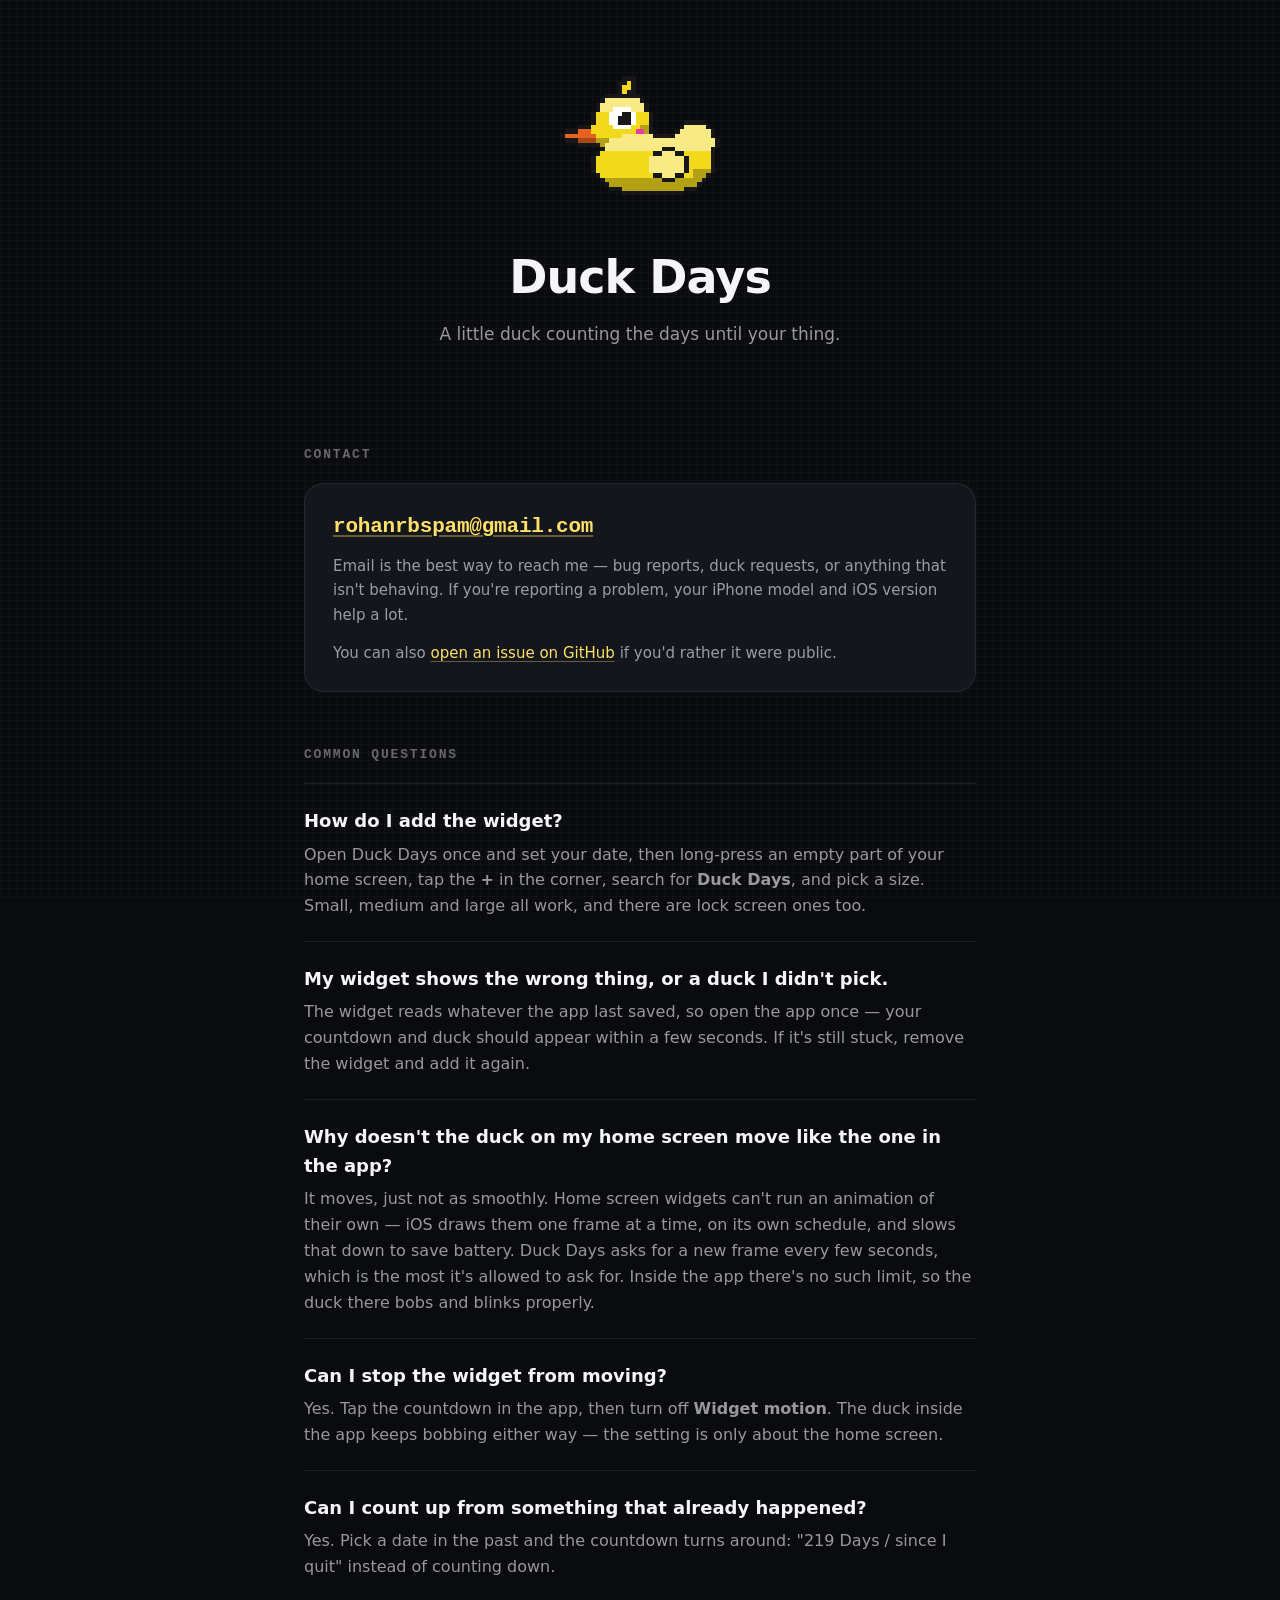
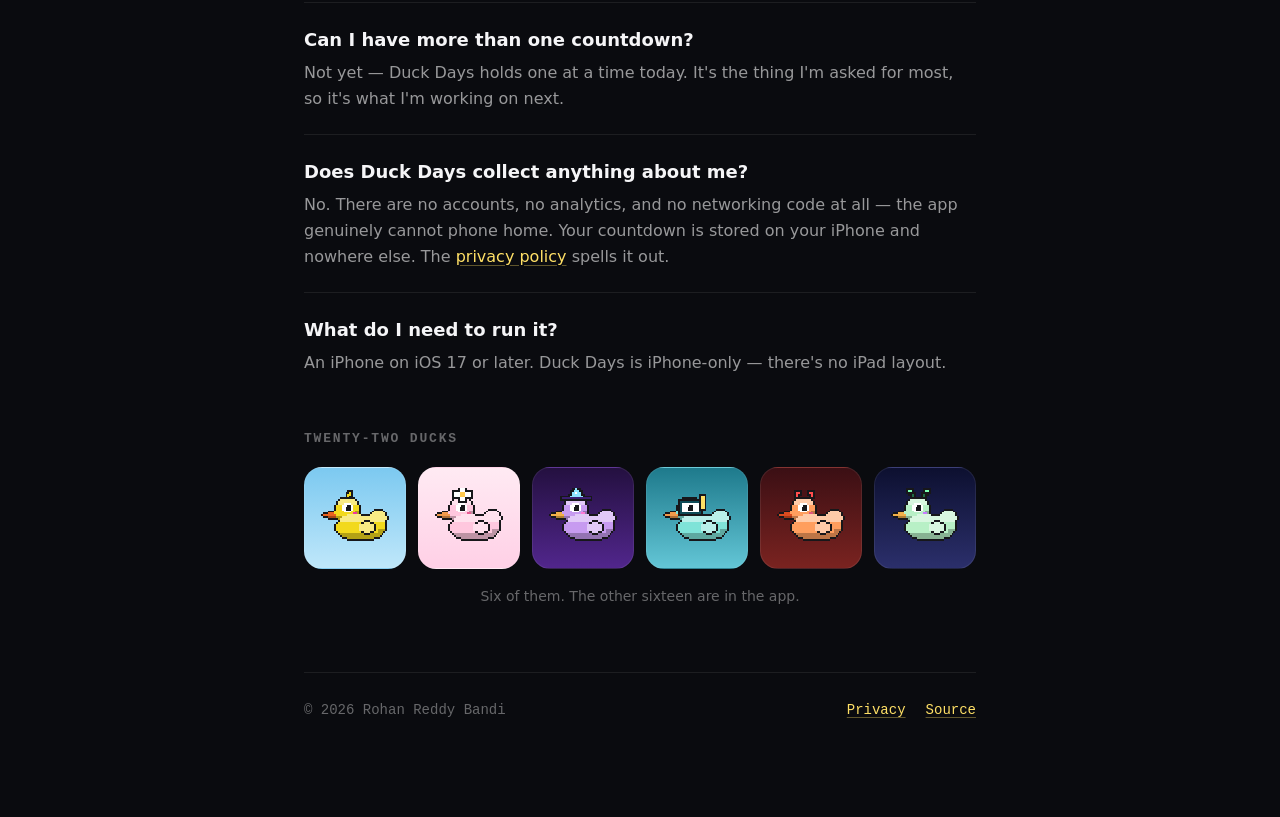
==== index.html @ 911925f3 "Add the support site: contact, FAQ, and the privacy policy App Store Connect requires a support URL " ====
<!doctype html>
<html lang="en">
<head>
<meta charset="utf-8">
<meta name="viewport" content="width=device-width, initial-scale=1">
<title>Duck Days — Support</title>
<meta name="description" content="Help and contact for Duck Days, an iPhone countdown app and home screen widget fronted by a pixel-art rubber duck.">
<meta name="color-scheme" content="dark">
<link rel="icon" href="icon.png">
<link rel="apple-touch-icon" href="icon.png">
<link rel="stylesheet" href="style.css">
<link rel="stylesheet" href="ducks/skies.css">
<meta property="og:title" content="Duck Days — Support">
<meta property="og:description" content="Help and contact for Duck Days, the pixel-art duck countdown widget for iPhone.">
<meta property="og:image" content="icon.png">
<meta property="og:type" content="website">
</head>
<body>
<div class="wrap">

<header>
  <img class="duck" src="ducks/classic.svg" alt="Ducky, a pixel-art rubber duck">
  <h1>Duck Days</h1>
  <p class="tagline">A little duck counting the days until your thing.</p>
</header>

<section>
  <h2>Contact</h2>
  <div class="contact">
    <a class="email" href="mailto:rohanrbspam@gmail.com?subject=Duck%20Days%20support">rohanrbspam@gmail.com</a>
    <p>Email is the best way to reach me — bug reports, duck requests, or anything
    that isn't behaving. If you're reporting a problem, your iPhone model and iOS
    version help a lot.</p>
    <p>You can also
    <a href="https://github.com/RohanReddyBandi/DuckDays/issues">open an issue on GitHub</a>
    if you'd rather it were public.</p>
  </div>
</section>

<section class="faq">
  <h2>Common questions</h2>

  <div>
    <h3>How do I add the widget?</h3>
    <p>Open Duck Days once and set your date, then long-press an empty part of
    your home screen, tap the <strong>+</strong> in the corner, search for
    <strong>Duck Days</strong>, and pick a size. Small, medium and large all
    work, and there are lock screen ones too.</p>
  </div>

  <div>
    <h3>My widget shows the wrong thing, or a duck I didn't pick.</h3>
    <p>The widget reads whatever the app last saved, so open the app once — your
    countdown and duck should appear within a few seconds. If it's still stuck,
    remove the widget and add it again.</p>
  </div>

  <div>
    <h3>Why doesn't the duck on my home screen move like the one in the app?</h3>
    <p>It moves, just not as smoothly. Home screen widgets can't run an
    animation of their own — iOS draws them one frame at a time, on its own
    schedule, and slows that down to save battery. Duck Days asks for a new frame
    every few seconds, which is the most it's allowed to ask for. Inside the app
    there's no such limit, so the duck there bobs and blinks properly.</p>
  </div>

  <div>
    <h3>Can I stop the widget from moving?</h3>
    <p>Yes. Tap the countdown in the app, then turn off <strong>Widget
    motion</strong>. The duck inside the app keeps bobbing either way — the
    setting is only about the home screen.</p>
  </div>

  <div>
    <h3>Can I count up from something that already happened?</h3>
    <p>Yes. Pick a date in the past and the countdown turns around: "219 Days /
    since I quit" instead of counting down.</p>
  </div>

  <div>
    <h3>Can I have more than one countdown?</h3>
    <p>Not yet — Duck Days holds one at a time today. It's the thing I'm asked
    for most, so it's what I'm working on next.</p>
  </div>

  <div>
    <h3>Does Duck Days collect anything about me?</h3>
    <p>No. There are no accounts, no analytics, and no networking code at all —
    the app genuinely cannot phone home. Your countdown is stored on your iPhone
    and nowhere else. The <a href="privacy.html">privacy policy</a> spells it
    out.</p>
  </div>

  <div>
    <h3>What do I need to run it?</h3>
    <p>An iPhone on iOS 17 or later. Duck Days is iPhone-only — there's no iPad
    layout.</p>
  </div>
</section>

<section>
  <h2>Twenty-two ducks</h2>
  <div class="ducks">
    <div class="sky-classic"><img src="ducks/classic.svg" alt="Ducky"></div>
    <div class="sky-blossom"><img src="ducks/blossom.svg" alt="Daisy, wearing a flower"></div>
    <div class="sky-arcane"><img src="ducks/arcane.svg" alt="Wizard, in a wizard hat"></div>
    <div class="sky-reef"><img src="ducks/reef.svg" alt="Scuba, in a snorkel"></div>
    <div class="sky-ember"><img src="ducks/ember.svg" alt="Mischief, with horns"></div>
    <div class="sky-cosmos"><img src="ducks/cosmos.svg" alt="Alien, with antennae"></div>
  </div>
  <p style="text-align:center;color:var(--faint);font-size:14px;margin-top:16px">
    Six of them. The other sixteen are in the app.</p>
</section>

<footer>
  <span>© 2026 Rohan Reddy Bandi</span>
  <span class="spacer"></span>
  <a href="privacy.html">Privacy</a>
  <a href="https://github.com/RohanReddyBandi/DuckDays">Source</a>
</footer>

</div>
</body>
</html>
---- style.css ----
/* Duck Days support site.
   The app is dark-only and pixel-art fronted, so the site is too: near-black
   ground, one yellow accent, rounded sans for language and monospace only for
   data. Same rule as the app — retro personality comes from the artwork, not
   from styling every label like a terminal. */

:root {
  --ground: #0a0b0f;
  --raised: #14161d;
  --line: rgba(255, 255, 255, 0.08);
  --ink: #f5f5f7;
  --dim: rgba(255, 255, 255, 0.58);
  --faint: rgba(255, 255, 255, 0.38);
  --accent: #ffe066;
  --sky-top: #7cc9f0;
  --sky-bottom: #bfe7fa;
  --sans: ui-rounded, "SF Pro Rounded", -apple-system, BlinkMacSystemFont,
    "Segoe UI", system-ui, sans-serif;
  --mono: ui-monospace, SFMono-Regular, "SF Mono", Menlo, monospace;
}

* { box-sizing: border-box; }

html { -webkit-text-size-adjust: 100%; }

body {
  margin: 0;
  background: var(--ground);
  color: var(--ink);
  font-family: var(--sans);
  font-size: 17px;
  line-height: 1.62;
  -webkit-font-smoothing: antialiased;
}

/* The app's faint pixel grid, as one repeating gradient rather than an image. */
body::before {
  content: "";
  position: fixed;
  inset: 0;
  pointer-events: none;
  background-image:
    linear-gradient(rgba(255, 255, 255, 0.028) 1px, transparent 1px),
    linear-gradient(90deg, rgba(255, 255, 255, 0.028) 1px, transparent 1px);
  background-size: 8px 8px;
}

.wrap {
  position: relative;
  max-width: 720px;
  margin: 0 auto;
  padding: 0 24px 96px;
}

/* ---- masthead ---- */

header {
  padding: 72px 0 44px;
  text-align: center;
}

header img.duck {
  width: 168px;
  max-width: 60%;
  height: auto;
  image-rendering: pixelated;
}

h1 {
  font-size: clamp(34px, 8vw, 46px);
  font-weight: 800;
  letter-spacing: -0.02em;
  margin: 18px 0 6px;
}

.tagline {
  color: var(--dim);
  margin: 0;
  font-size: 17px;
}

/* ---- sections ---- */

section { margin-top: 52px; }

h2 {
  font-size: 13px;
  font-weight: 700;
  font-family: var(--mono);
  letter-spacing: 0.14em;
  text-transform: uppercase;
  color: var(--faint);
  margin: 0 0 18px;
}

h3 {
  font-size: 18px;
  font-weight: 650;
  margin: 0 0 6px;
}

p { margin: 0 0 14px; }
p:last-child { margin-bottom: 0; }

a {
  color: var(--accent);
  text-decoration-color: rgba(255, 224, 102, 0.35);
  text-underline-offset: 3px;
}

a:hover { text-decoration-color: var(--accent); }

/* ---- contact ---- */

.contact {
  background: var(--raised);
  border: 1px solid var(--line);
  border-radius: 20px;
  padding: 26px 28px;
}

.contact .email {
  display: inline-block;
  font-family: var(--mono);
  font-size: clamp(17px, 4.4vw, 21px);
  font-weight: 600;
  letter-spacing: -0.01em;
  margin-bottom: 10px;
  word-break: break-all;
}

.contact p { color: var(--dim); font-size: 15px; }

/* ---- faq ---- */

.faq > div {
  border-top: 1px solid var(--line);
  padding: 22px 0;
}

.faq > div:last-child { padding-bottom: 0; }

.faq p {
  color: var(--dim);
  font-size: 16px;
}

/* ---- duck strip ---- */

.ducks {
  display: flex;
  flex-wrap: wrap;
  gap: 12px;
  justify-content: center;
  /* Not stretch: a stretched flex item ignores its aspect-ratio and takes the
     row's height instead, which squashed the cards and clipped the ducks. */
  align-items: flex-start;
}

.ducks div {
  flex: 1 1 92px;
  max-width: 132px;
  aspect-ratio: 1;
  border-radius: 18px;
  border: 1px solid var(--line);
  background: linear-gradient(var(--sky-top), var(--sky-bottom));
  display: grid;
  place-items: center;
  padding: 14px;
}

.ducks img {
  width: 100%;
  height: auto;
  image-rendering: pixelated;
}

/* ---- footer ---- */

footer {
  margin-top: 64px;
  padding-top: 26px;
  border-top: 1px solid var(--line);
  display: flex;
  flex-wrap: wrap;
  gap: 8px 20px;
  align-items: baseline;
  font-size: 14px;
  color: var(--faint);
  font-family: var(--mono);
}

footer .spacer { flex: 1; }

/* ---- privacy page prose ---- */

.prose h2 {
  font-family: var(--sans);
  font-size: 20px;
  font-weight: 650;
  text-transform: none;
  letter-spacing: -0.01em;
  color: var(--ink);
  margin: 40px 0 10px;
}

.prose ul {
  margin: 0 0 14px;
  padding-left: 22px;
  color: var(--dim);
}

.prose li { margin-bottom: 7px; }

.prose > p { color: var(--dim); }

.lede {
  font-size: 21px;
  font-weight: 600;
  color: var(--ink) !important;
  letter-spacing: -0.01em;
}

.updated {
  font-family: var(--mono);
  font-size: 13px;
  color: var(--faint);
}

.back {
  display: inline-block;
  margin-bottom: 8px;
  font-family: var(--mono);
  font-size: 13px;
}
---- ducks/skies.css ----
/* Generated by tools/duck_svg.py — do not edit.
   One sky per duck, taken from the same table the app compiles. */

.sky-classic { --sky-top: #7CC9F0; --sky-bottom: #BFE7FA; }
.sky-blossom { --sky-top: #FFEAF3; --sky-bottom: #FFD0E6; }
.sky-arcane { --sky-top: #241040; --sky-bottom: #51268C; }
.sky-reef { --sky-top: #1E7A8C; --sky-bottom: #63C6D6; }
.sky-ember { --sky-top: #3B0F14; --sky-bottom: #7A2320; }
.sky-cosmos { --sky-top: #0D1030; --sky-bottom: #2B2F6B; }
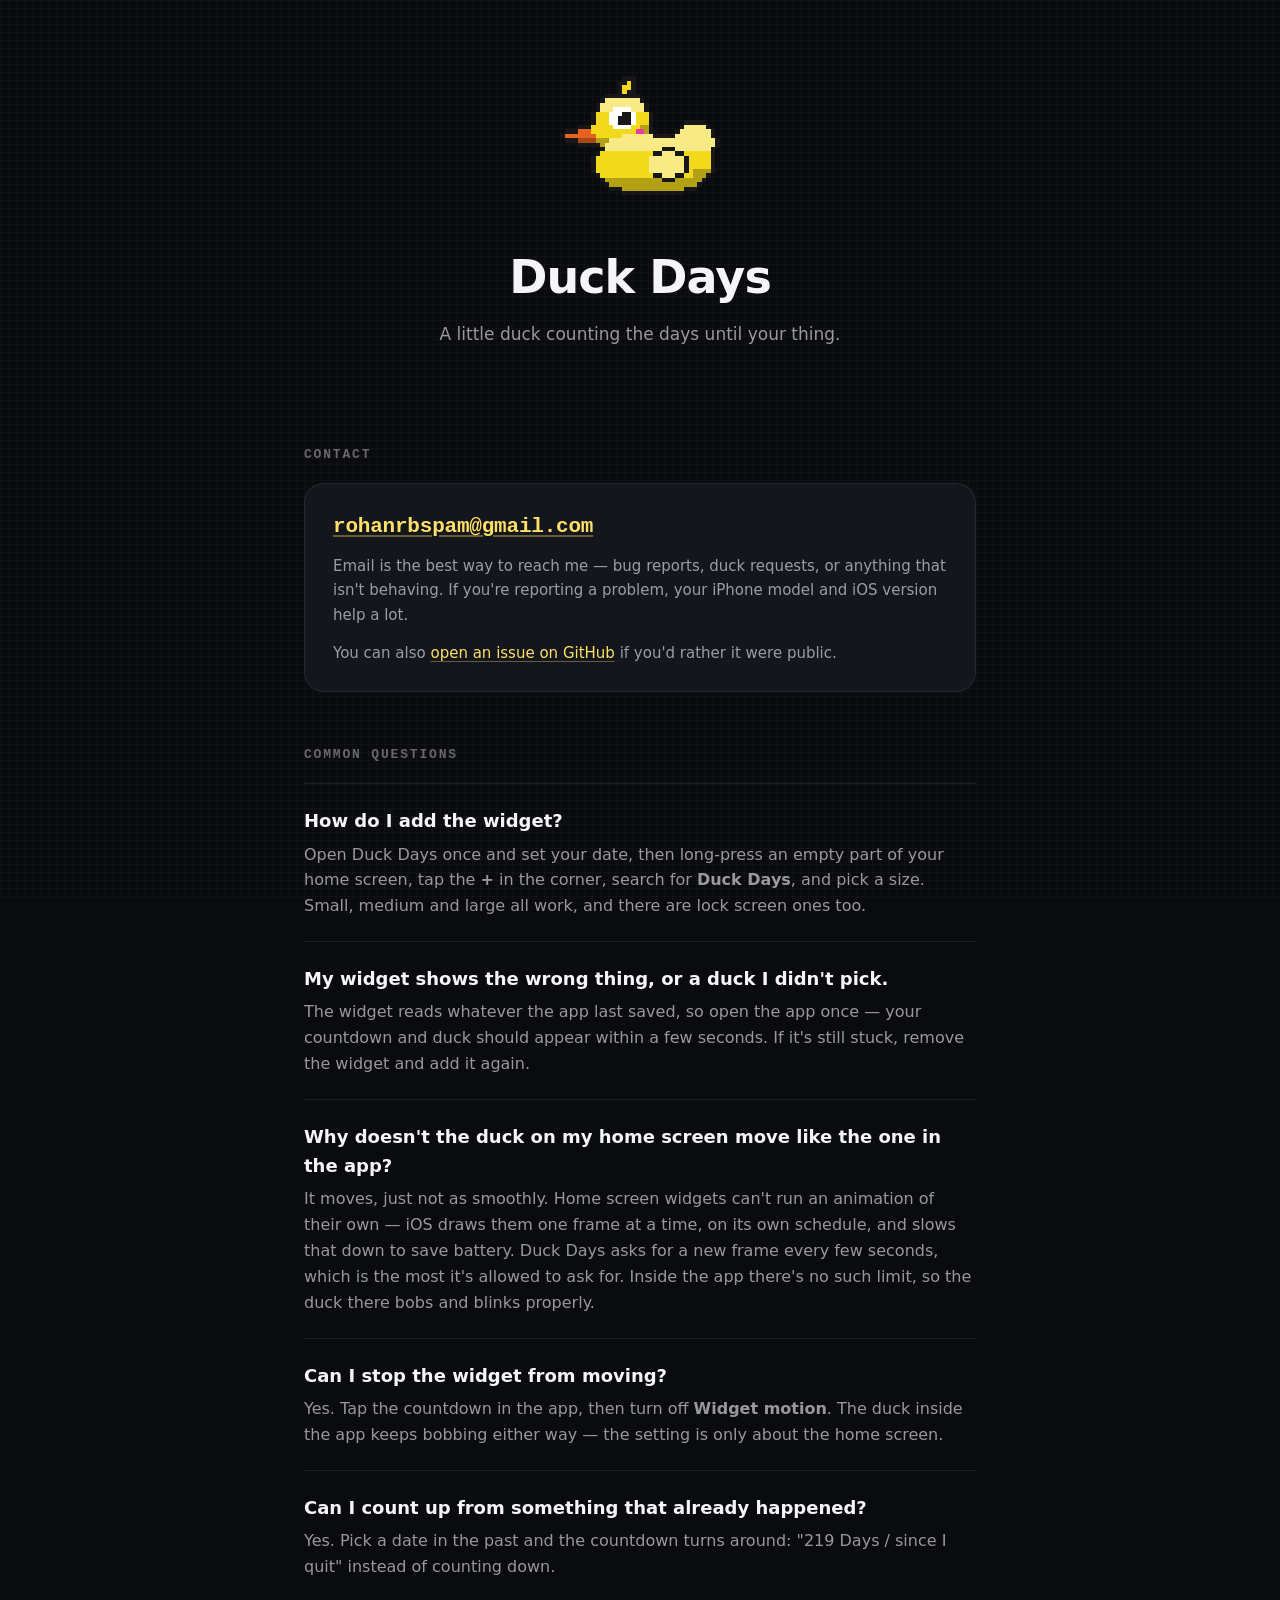
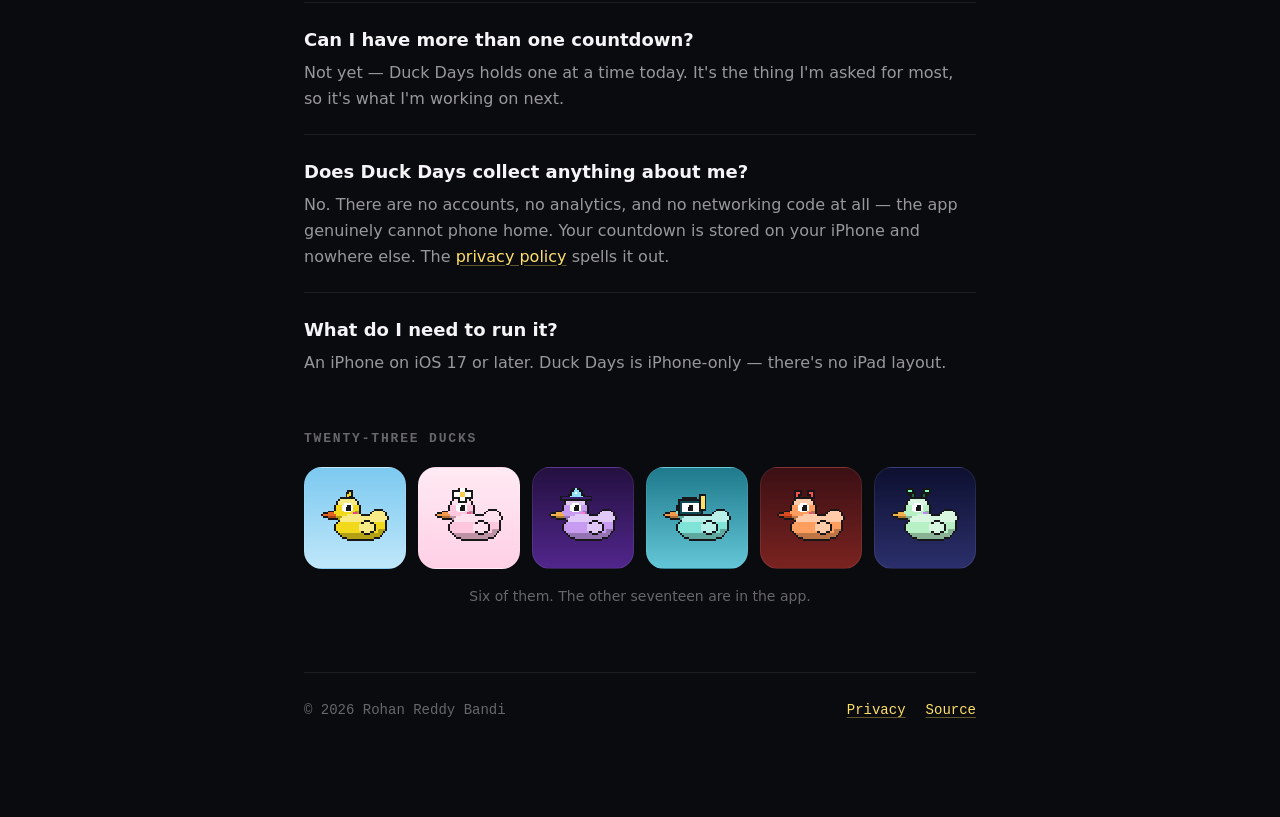
==== commit 1f77f07b: "Fix wave shape and tinted-mode white-out; add Maple, bigger motion, alt icons Waves: the tile was [1" ====
--- a/index.html
+++ b/index.html
@@ -99,7 +99,7 @@
 </section>
 
 <section>
-  <h2>Twenty-two ducks</h2>
+  <h2>Twenty-three ducks</h2>
   <div class="ducks">
     <div class="sky-classic"><img src="ducks/classic.svg" alt="Ducky"></div>
     <div class="sky-blossom"><img src="ducks/blossom.svg" alt="Daisy, wearing a flower"></div>
@@ -109,7 +109,7 @@
     <div class="sky-cosmos"><img src="ducks/cosmos.svg" alt="Alien, with antennae"></div>
   </div>
   <p style="text-align:center;color:var(--faint);font-size:14px;margin-top:16px">
-    Six of them. The other sixteen are in the app.</p>
+    Six of them. The other seventeen are in the app.</p>
 </section>
 
 <footer>
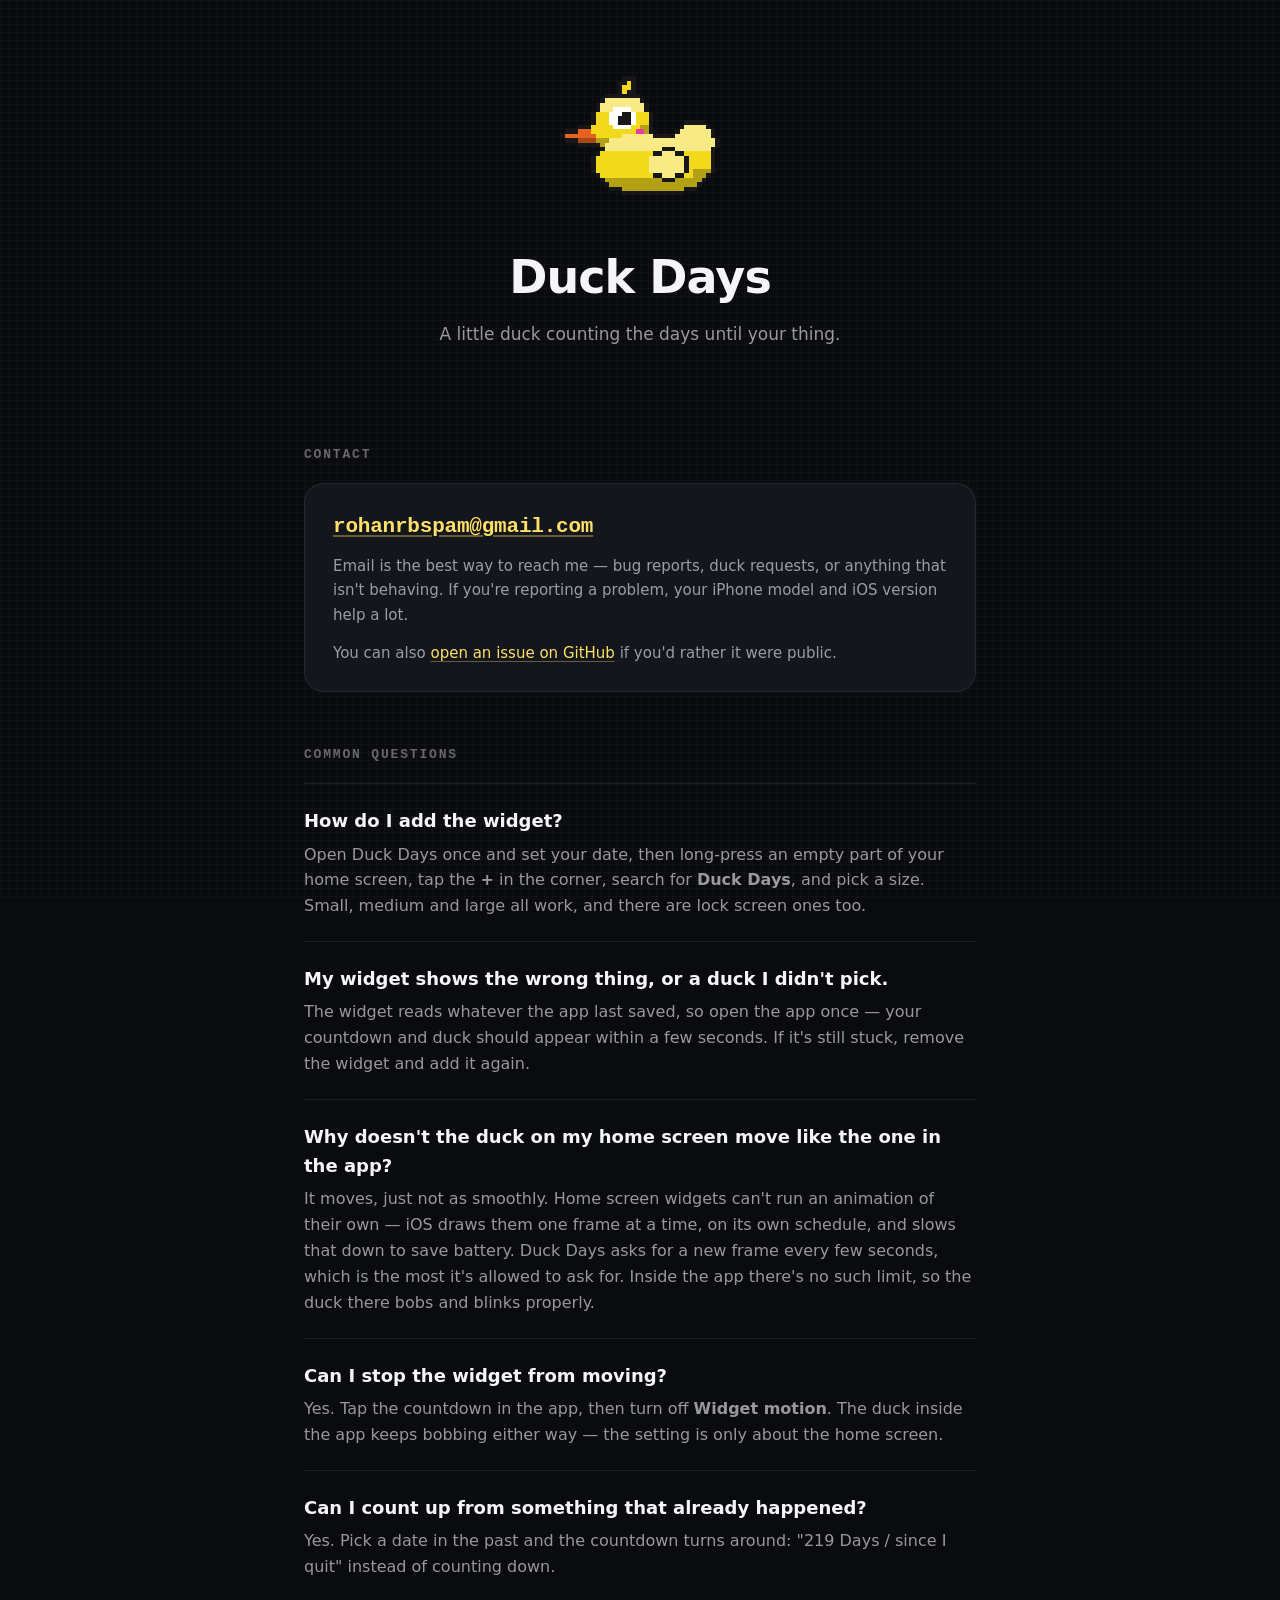
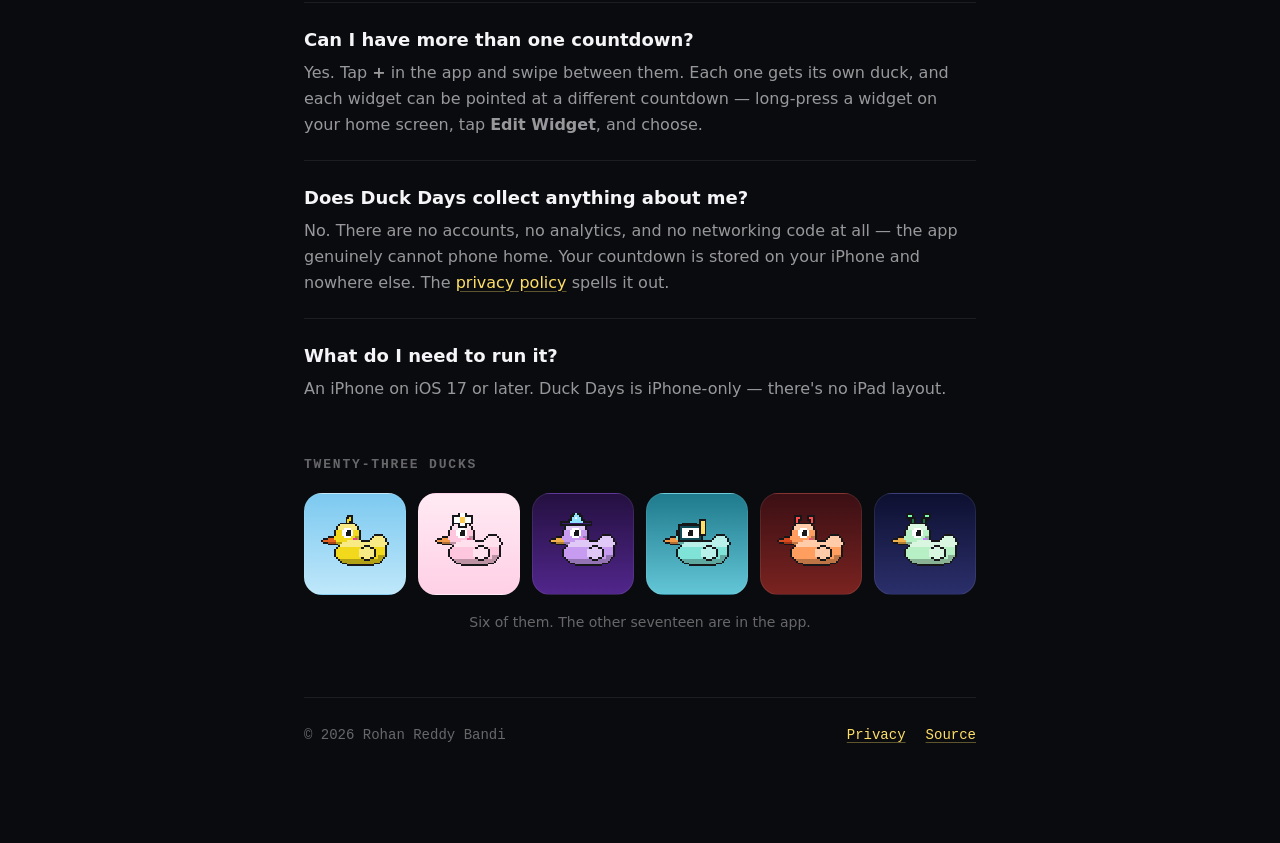
==== commit f3095f30: "Multiple countdowns, each with its own widget and optional minute precision The store holds a list i" ====
--- a/index.html
+++ b/index.html
@@ -79,8 +79,10 @@
 
   <div>
     <h3>Can I have more than one countdown?</h3>
-    <p>Not yet — Duck Days holds one at a time today. It's the thing I'm asked
-    for most, so it's what I'm working on next.</p>
+    <p>Yes. Tap <strong>+</strong> in the app and swipe between them. Each one
+    gets its own duck, and each widget can be pointed at a different countdown —
+    long-press a widget on your home screen, tap <strong>Edit Widget</strong>,
+    and choose.</p>
   </div>
 
   <div>
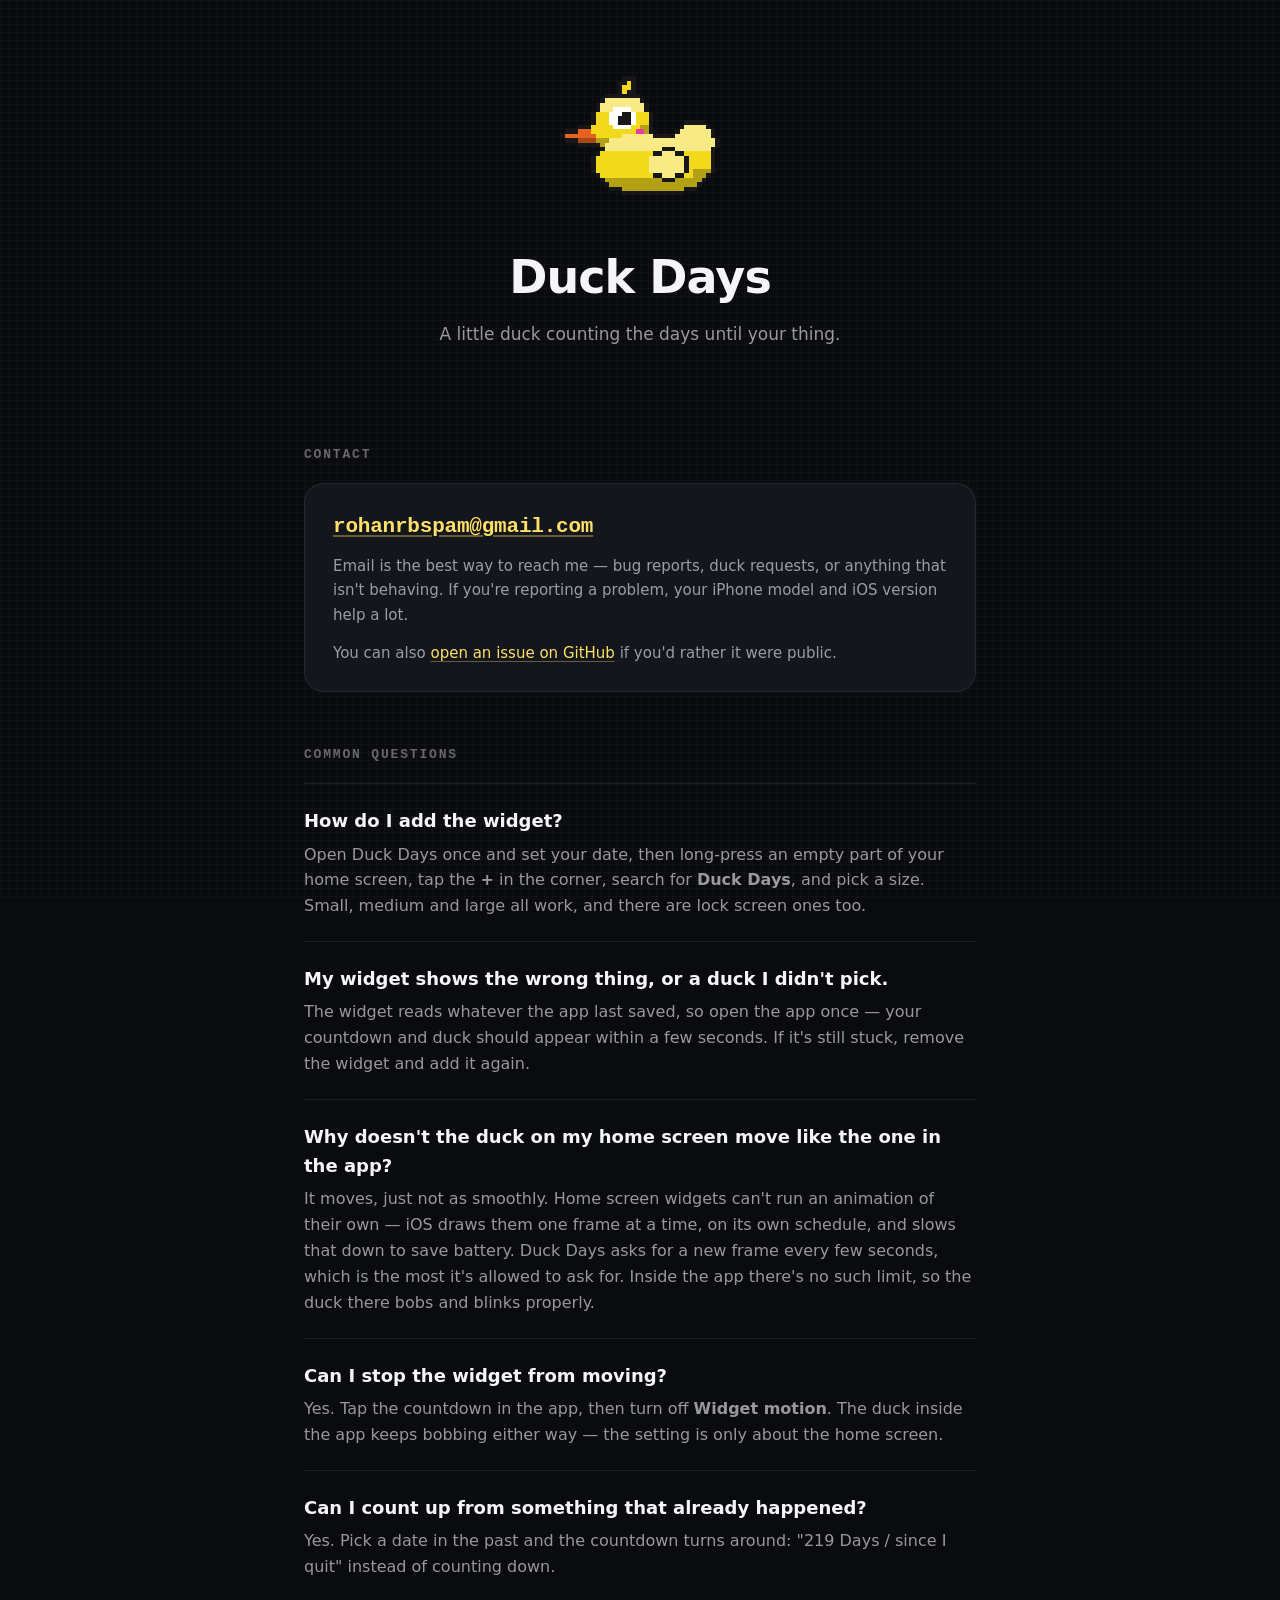
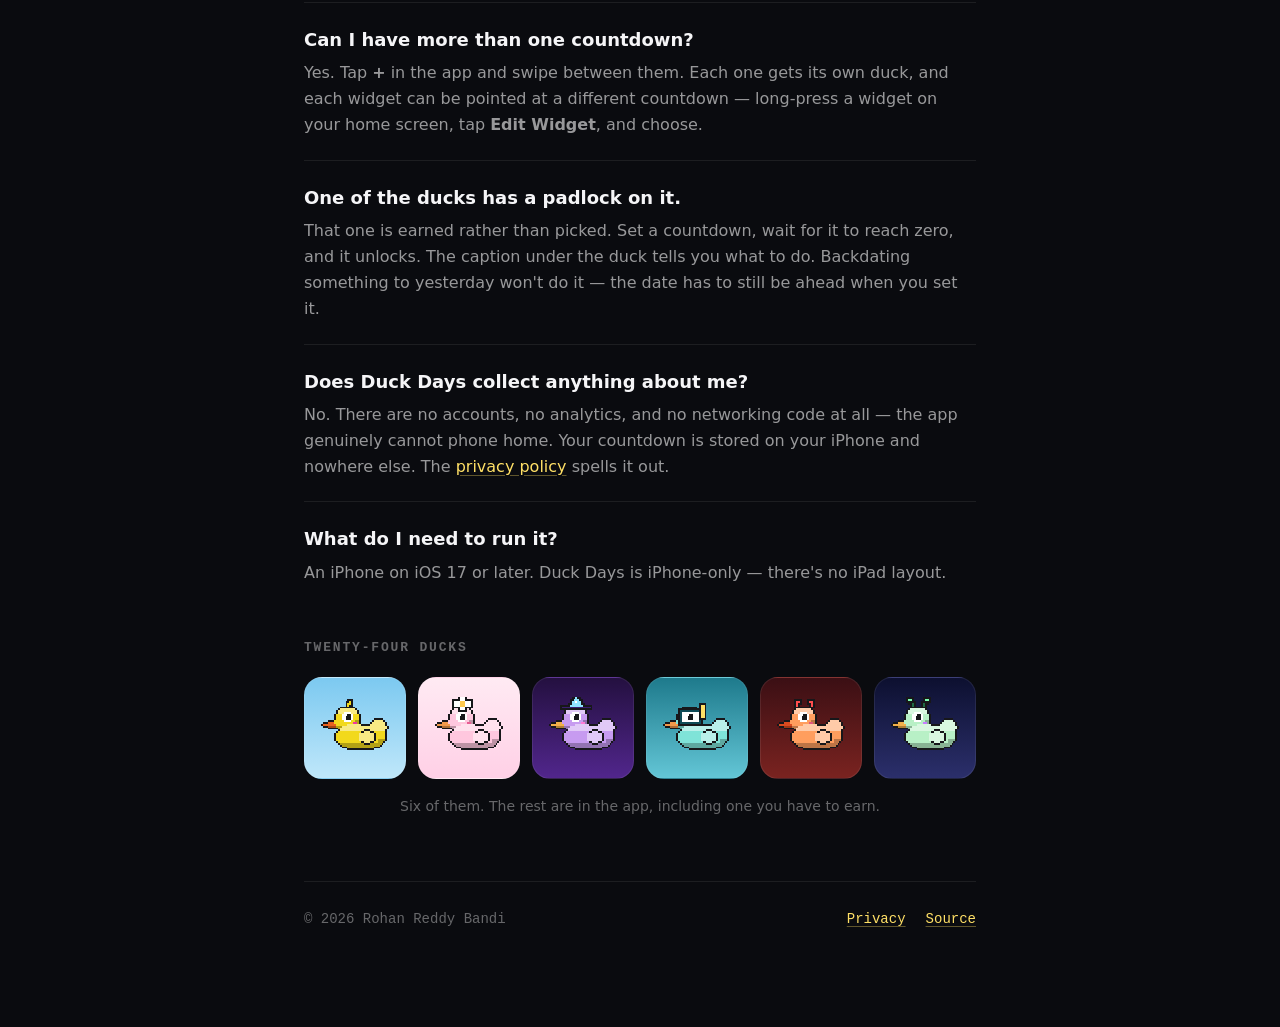
==== commit 770b12da: "Add earned ducks: Star, unlocked by letting a countdown reach zero The first reward duck and the mac" ====
--- a/index.html
+++ b/index.html
@@ -86,6 +86,14 @@
   </div>
 
   <div>
+    <h3>One of the ducks has a padlock on it.</h3>
+    <p>That one is earned rather than picked. Set a countdown, wait for it to
+    reach zero, and it unlocks. The caption under the duck tells you what to do.
+    Backdating something to yesterday won't do it — the date has to still be
+    ahead when you set it.</p>
+  </div>
+
+  <div>
     <h3>Does Duck Days collect anything about me?</h3>
     <p>No. There are no accounts, no analytics, and no networking code at all —
     the app genuinely cannot phone home. Your countdown is stored on your iPhone
@@ -101,7 +109,7 @@
 </section>
 
 <section>
-  <h2>Twenty-three ducks</h2>
+  <h2>Twenty-four ducks</h2>
   <div class="ducks">
     <div class="sky-classic"><img src="ducks/classic.svg" alt="Ducky"></div>
     <div class="sky-blossom"><img src="ducks/blossom.svg" alt="Daisy, wearing a flower"></div>
@@ -111,7 +119,7 @@
     <div class="sky-cosmos"><img src="ducks/cosmos.svg" alt="Alien, with antennae"></div>
   </div>
   <p style="text-align:center;color:var(--faint);font-size:14px;margin-top:16px">
-    Six of them. The other seventeen are in the app.</p>
+    Six of them. The rest are in the app, including one you have to earn.</p>
 </section>
 
 <footer>
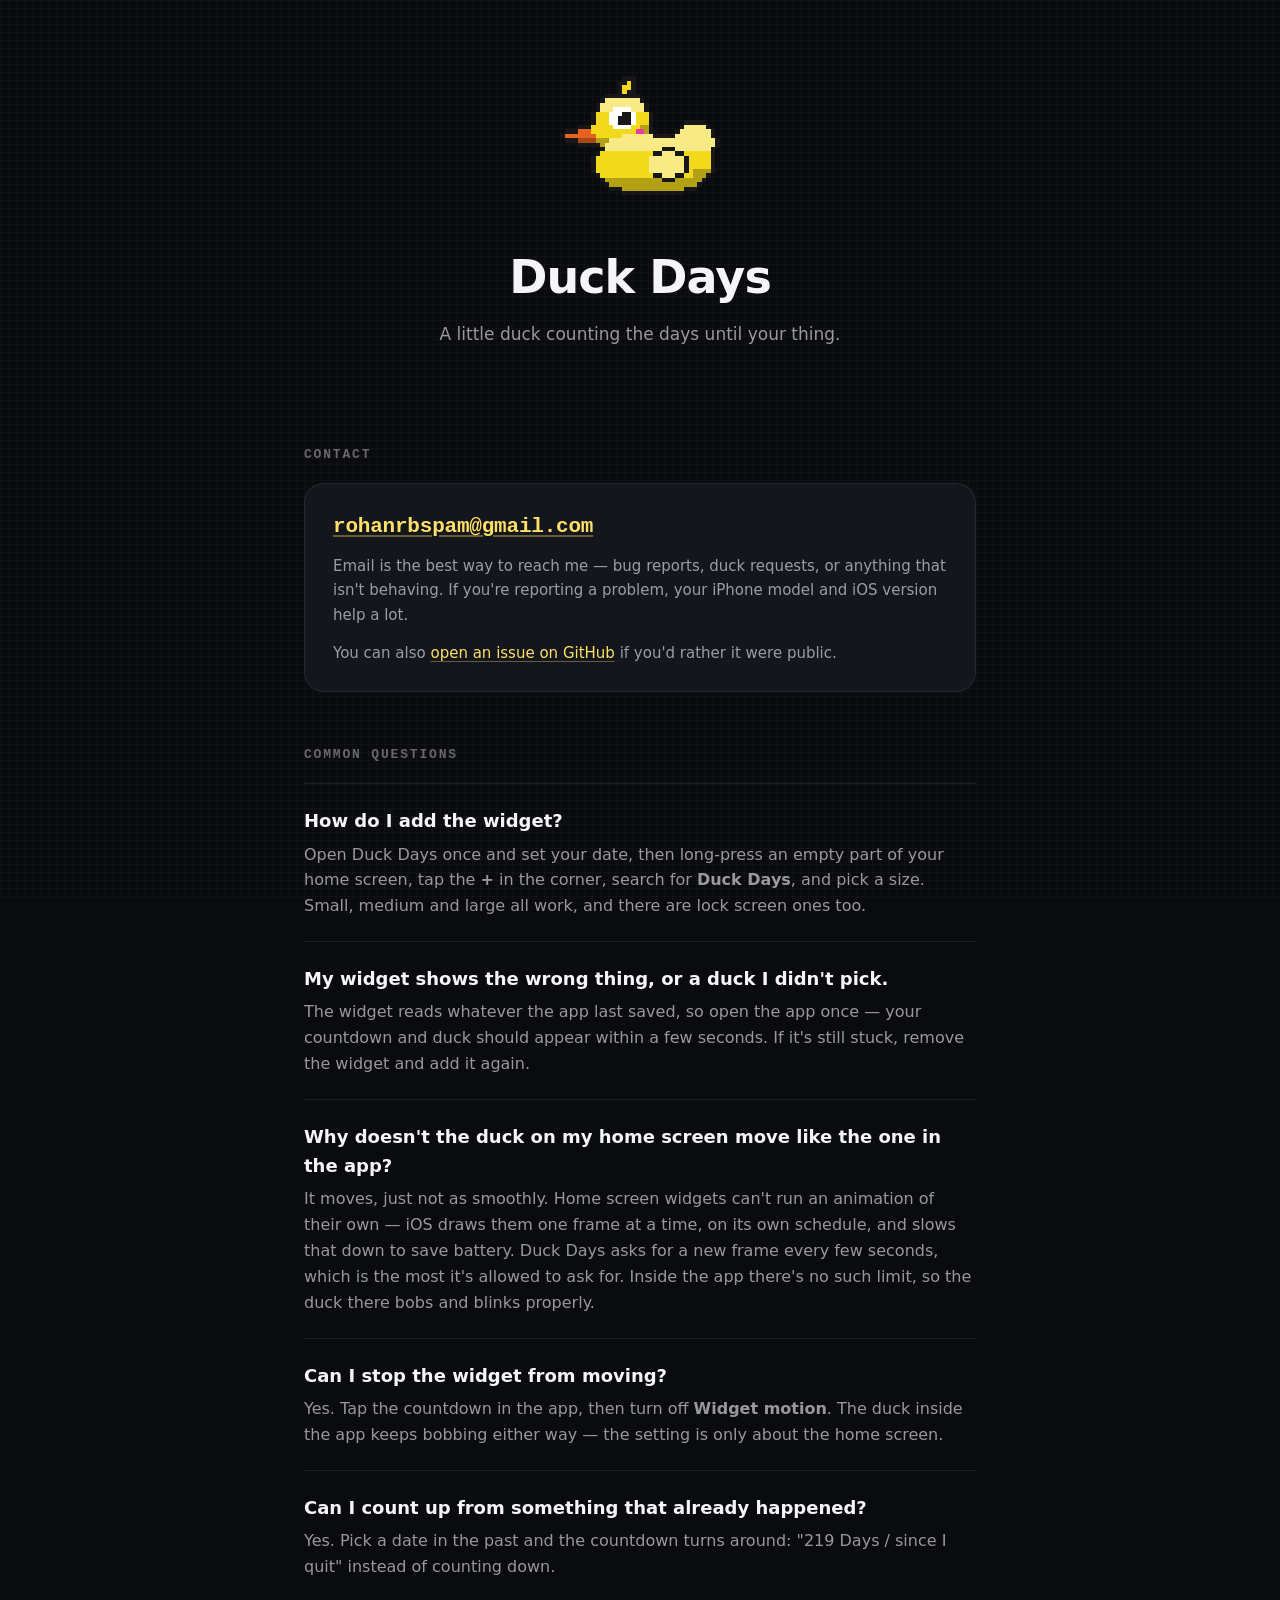
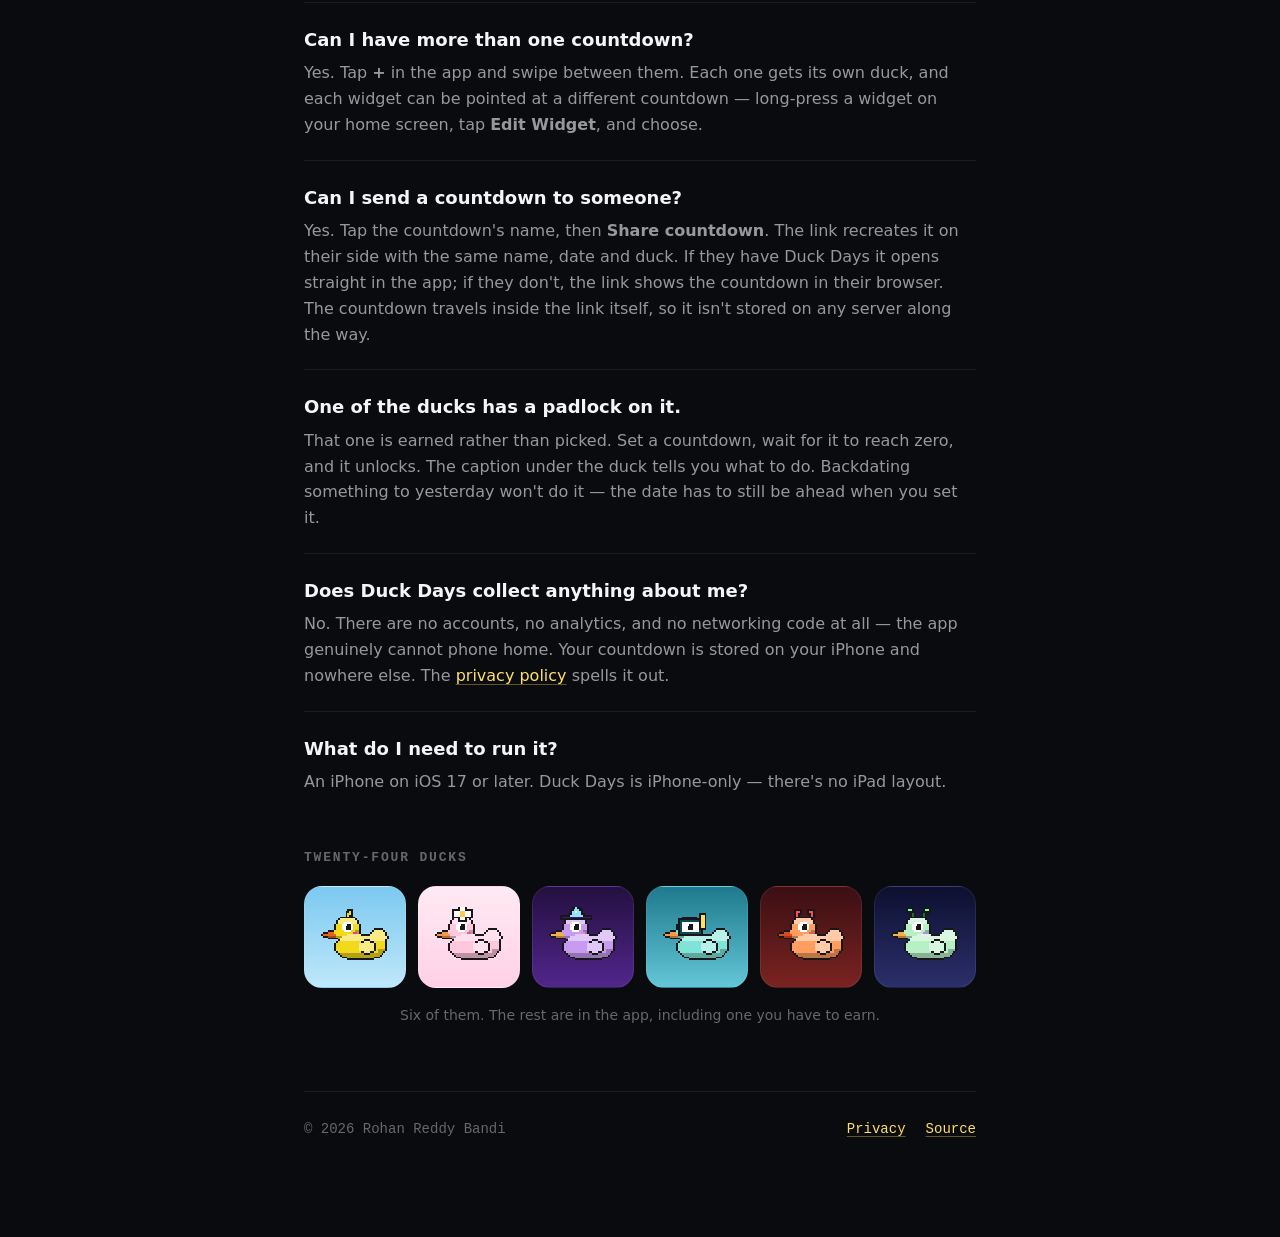
==== commit 7b787e3d: "Share a countdown as a link that recreates it A countdown goes out as a link carrying its name, date" ====
--- a/index.html
+++ b/index.html
@@ -86,6 +86,15 @@
   </div>
 
   <div>
+    <h3>Can I send a countdown to someone?</h3>
+    <p>Yes. Tap the countdown's name, then <strong>Share countdown</strong>. The
+    link recreates it on their side with the same name, date and duck. If they
+    have Duck Days it opens straight in the app; if they don't, the link shows
+    the countdown in their browser. The countdown travels inside the link
+    itself, so it isn't stored on any server along the way.</p>
+  </div>
+
+  <div>
     <h3>One of the ducks has a padlock on it.</h3>
     <p>That one is earned rather than picked. Set a countdown, wait for it to
     reach zero, and it unlocks. The caption under the duck tells you what to do.
--- a/ducks/skies.css
+++ b/ducks/skies.css
@@ -1,9 +1,27 @@
 /* Generated by tools/duck_svg.py — do not edit.
    One sky per duck, taken from the same table the app compiles. */
 
+.sky-arcane { --sky-top: #241040; --sky-bottom: #51268C; }
+.sky-atelier { --sky-top: #2B2F45; --sky-bottom: #555B7A; }
+.sky-blossom { --sky-top: #FFEAF3; --sky-bottom: #FFD0E6; }
+.sky-breeze { --sky-top: #FFF6D6; --sky-bottom: #FFE9A8; }
+.sky-bubblegum { --sky-top: #FFE7F5; --sky-bottom: #FFC7E6; }
 .sky-classic { --sky-top: #7CC9F0; --sky-bottom: #BFE7FA; }
-.sky-blossom { --sky-top: #FFEAF3; --sky-bottom: #FFD0E6; }
-.sky-arcane { --sky-top: #241040; --sky-bottom: #51268C; }
+.sky-cloud { --sky-top: #9FD4F0; --sky-bottom: #D9EFFA; }
+.sky-cocoa { --sky-top: #3E2B23; --sky-bottom: #7A5540; }
+.sky-corsair { --sky-top: #16323C; --sky-bottom: #2F5C63; }
+.sky-cosmos { --sky-top: #0D1030; --sky-bottom: #2B2F6B; }
+.sky-ember { --sky-top: #3B0F14; --sky-bottom: #7A2320; }
+.sky-harvest { --sky-top: #E8B563; --sky-bottom: #F7E0B0; }
+.sky-kitchen { --sky-top: #F5EDE0; --sky-bottom: #E8DBC6; }
+.sky-lagoon { --sky-top: #36C9D6; --sky-bottom: #9BEDF2; }
+.sky-lemon { --sky-top: #FFF9E3; --sky-bottom: #FFEDB0; }
+.sky-midnight { --sky-top: #1B1B3A; --sky-bottom: #40356E; }
+.sky-mint { --sky-top: #2E5E52; --sky-bottom: #5C9A85; }
+.sky-moss { --sky-top: #2F4A2E; --sky-bottom: #5E8A55; }
+.sky-olive { --sky-top: #3A4227; --sky-bottom: #6B7A45; }
+.sky-prairie { --sky-top: #E39B5C; --sky-bottom: #F5D3A8; }
 .sky-reef { --sky-top: #1E7A8C; --sky-bottom: #63C6D6; }
-.sky-ember { --sky-top: #3B0F14; --sky-bottom: #7A2320; }
-.sky-cosmos { --sky-top: #0D1030; --sky-bottom: #2B2F6B; }
+.sky-royal { --sky-top: #3B1E6B; --sky-bottom: #6E45A8; }
+.sky-starlight { --sky-top: #1A1230; --sky-bottom: #4A3570; }
+.sky-sunny { --sky-top: #58C0EE; --sky-bottom: #A8E4FB; }
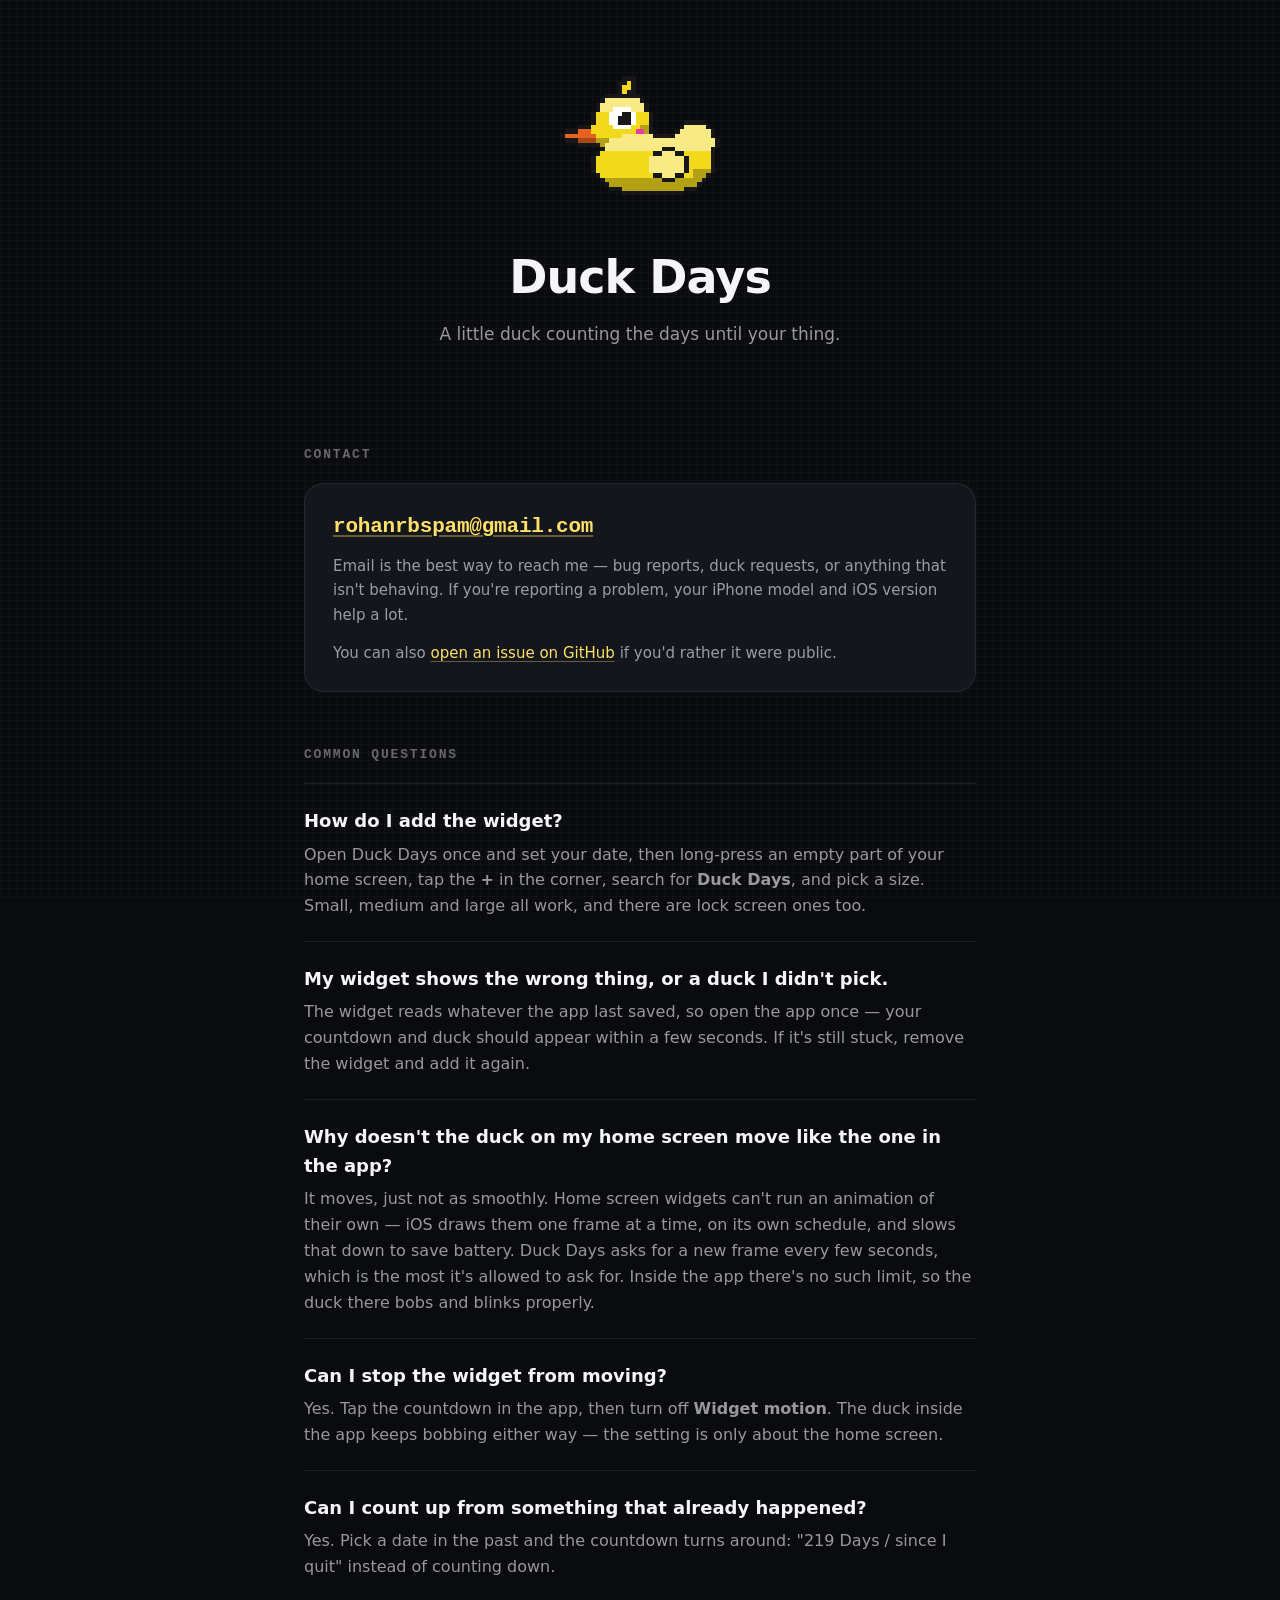
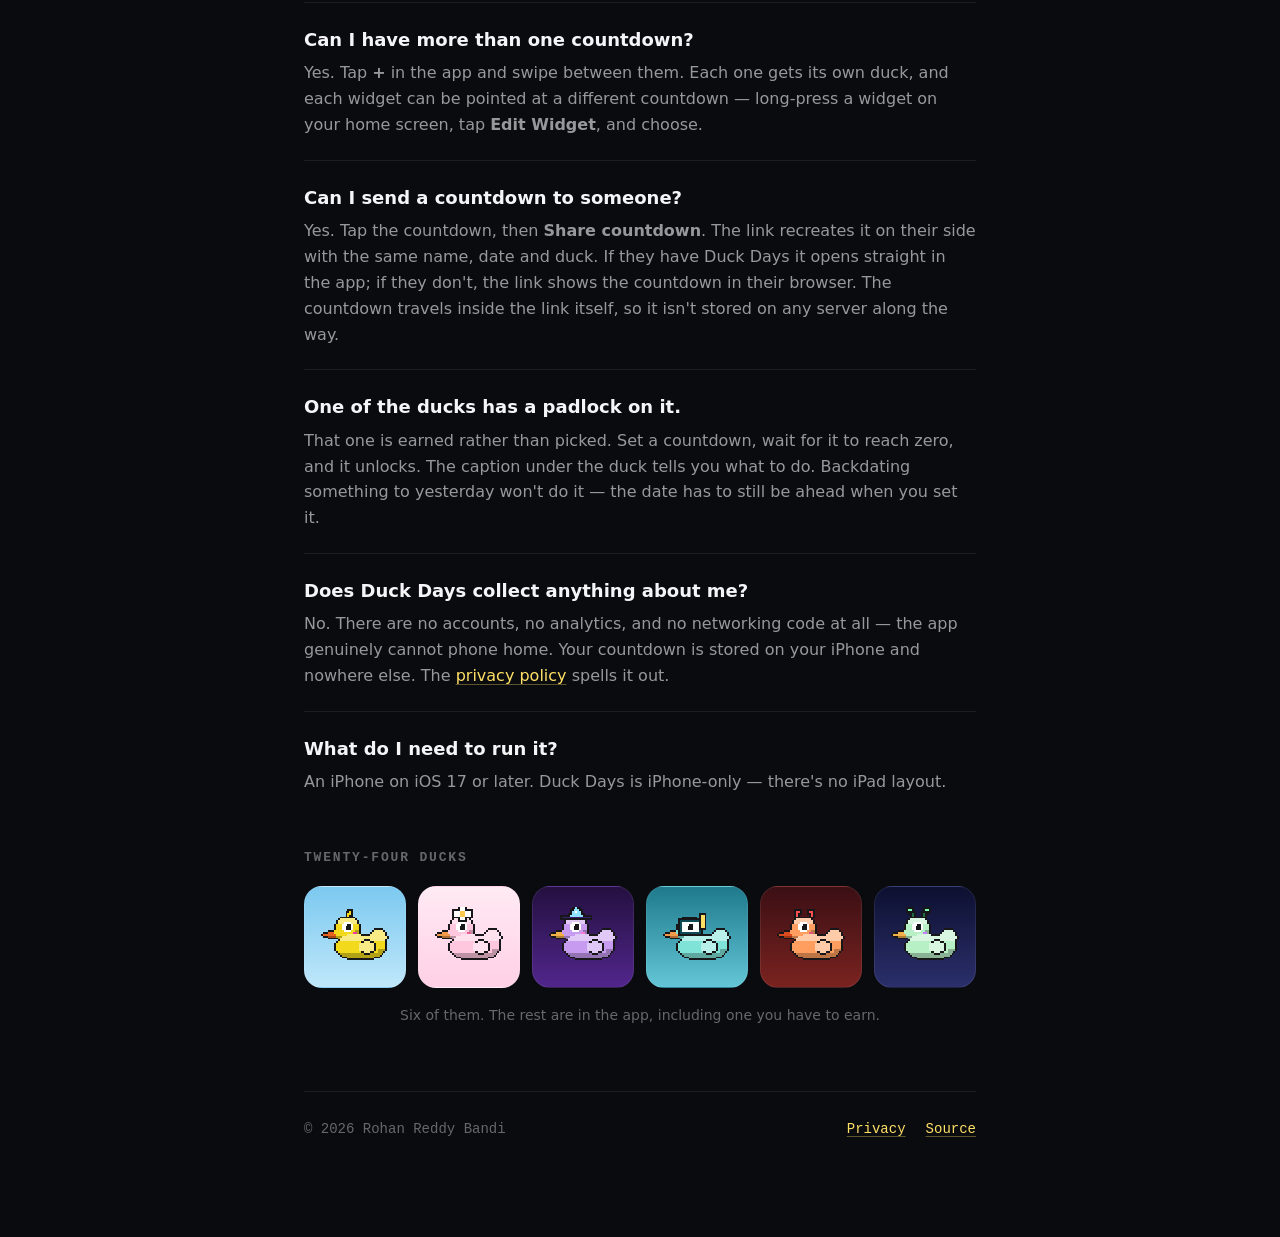
==== commit 7948ef38: "Move share and delete into the widget sheet Splits the two sheets along a cleaner line than they had" ====
--- a/index.html
+++ b/index.html
@@ -87,7 +87,7 @@
 
   <div>
     <h3>Can I send a countdown to someone?</h3>
-    <p>Yes. Tap the countdown's name, then <strong>Share countdown</strong>. The
+    <p>Yes. Tap the countdown, then <strong>Share countdown</strong>. The
     link recreates it on their side with the same name, date and duck. If they
     have Duck Days it opens straight in the app; if they don't, the link shows
     the countdown in their browser. The countdown travels inside the link
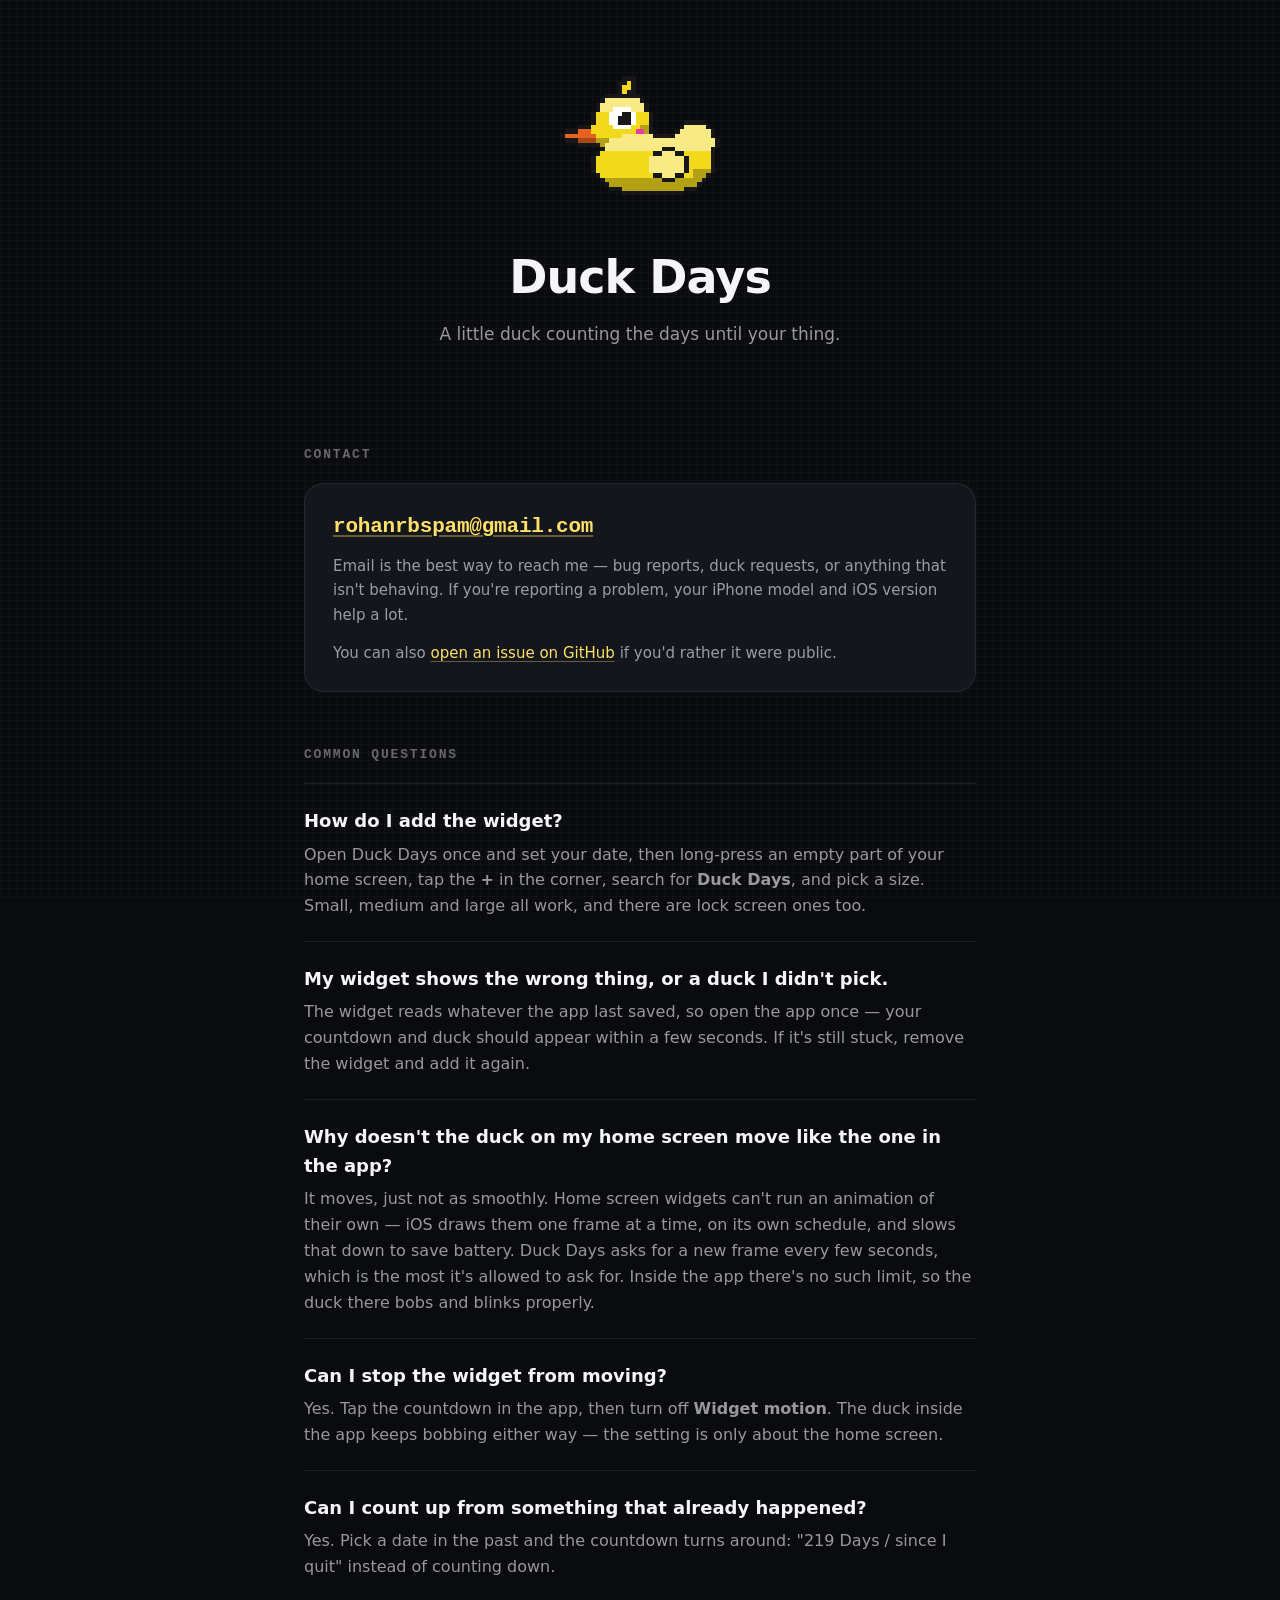
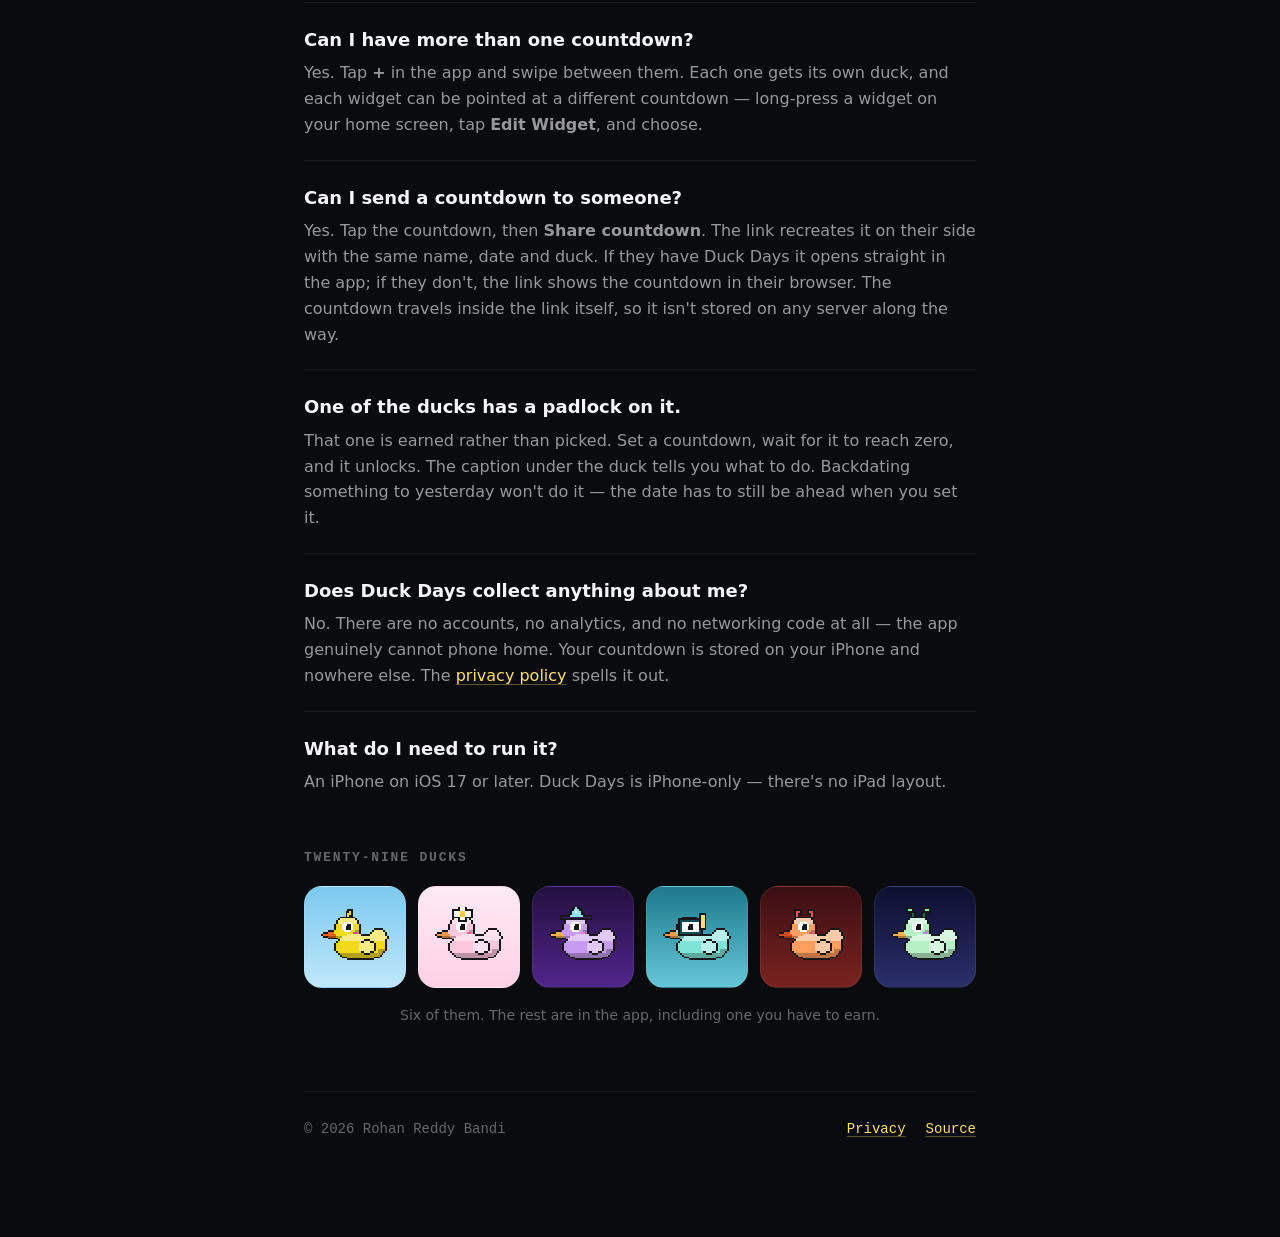
==== commit 2f234e89: "Bump to 2.2 and record the pre-archive checks 2.1 has already been through review, and App Store Con" ====
--- a/index.html
+++ b/index.html
@@ -118,7 +118,7 @@
 </section>
 
 <section>
-  <h2>Twenty-four ducks</h2>
+  <h2>Twenty-nine ducks</h2>
   <div class="ducks">
     <div class="sky-classic"><img src="ducks/classic.svg" alt="Ducky"></div>
     <div class="sky-blossom"><img src="ducks/blossom.svg" alt="Daisy, wearing a flower"></div>
--- a/ducks/skies.css
+++ b/ducks/skies.css
@@ -12,6 +12,7 @@
 .sky-corsair { --sky-top: #16323C; --sky-bottom: #2F5C63; }
 .sky-cosmos { --sky-top: #0D1030; --sky-bottom: #2B2F6B; }
 .sky-ember { --sky-top: #3B0F14; --sky-bottom: #7A2320; }
+.sky-gobble { --sky-top: #B8551F; --sky-bottom: #EFC184; }
 .sky-harvest { --sky-top: #E8B563; --sky-bottom: #F7E0B0; }
 .sky-kitchen { --sky-top: #F5EDE0; --sky-bottom: #E8DBC6; }
 .sky-lagoon { --sky-top: #36C9D6; --sky-bottom: #9BEDF2; }
@@ -19,9 +20,13 @@
 .sky-midnight { --sky-top: #1B1B3A; --sky-bottom: #40356E; }
 .sky-mint { --sky-top: #2E5E52; --sky-bottom: #5C9A85; }
 .sky-moss { --sky-top: #2F4A2E; --sky-bottom: #5E8A55; }
+.sky-newyear { --sky-top: #070B2E; --sky-bottom: #2A1C6B; }
 .sky-olive { --sky-top: #3A4227; --sky-bottom: #6B7A45; }
 .sky-prairie { --sky-top: #E39B5C; --sky-bottom: #F5D3A8; }
 .sky-reef { --sky-top: #1E7A8C; --sky-bottom: #63C6D6; }
 .sky-royal { --sky-top: #3B1E6B; --sky-bottom: #6E45A8; }
+.sky-seaside { --sky-top: #FF8A5C; --sky-bottom: #FFD98A; }
 .sky-starlight { --sky-top: #1A1230; --sky-bottom: #4A3570; }
 .sky-sunny { --sky-top: #58C0EE; --sky-bottom: #A8E4FB; }
+.sky-sweetheart { --sky-top: #FFD0DF; --sky-bottom: #FFF2F6; }
+.sky-yule { --sky-top: #0E2A47; --sky-bottom: #2F6088; }
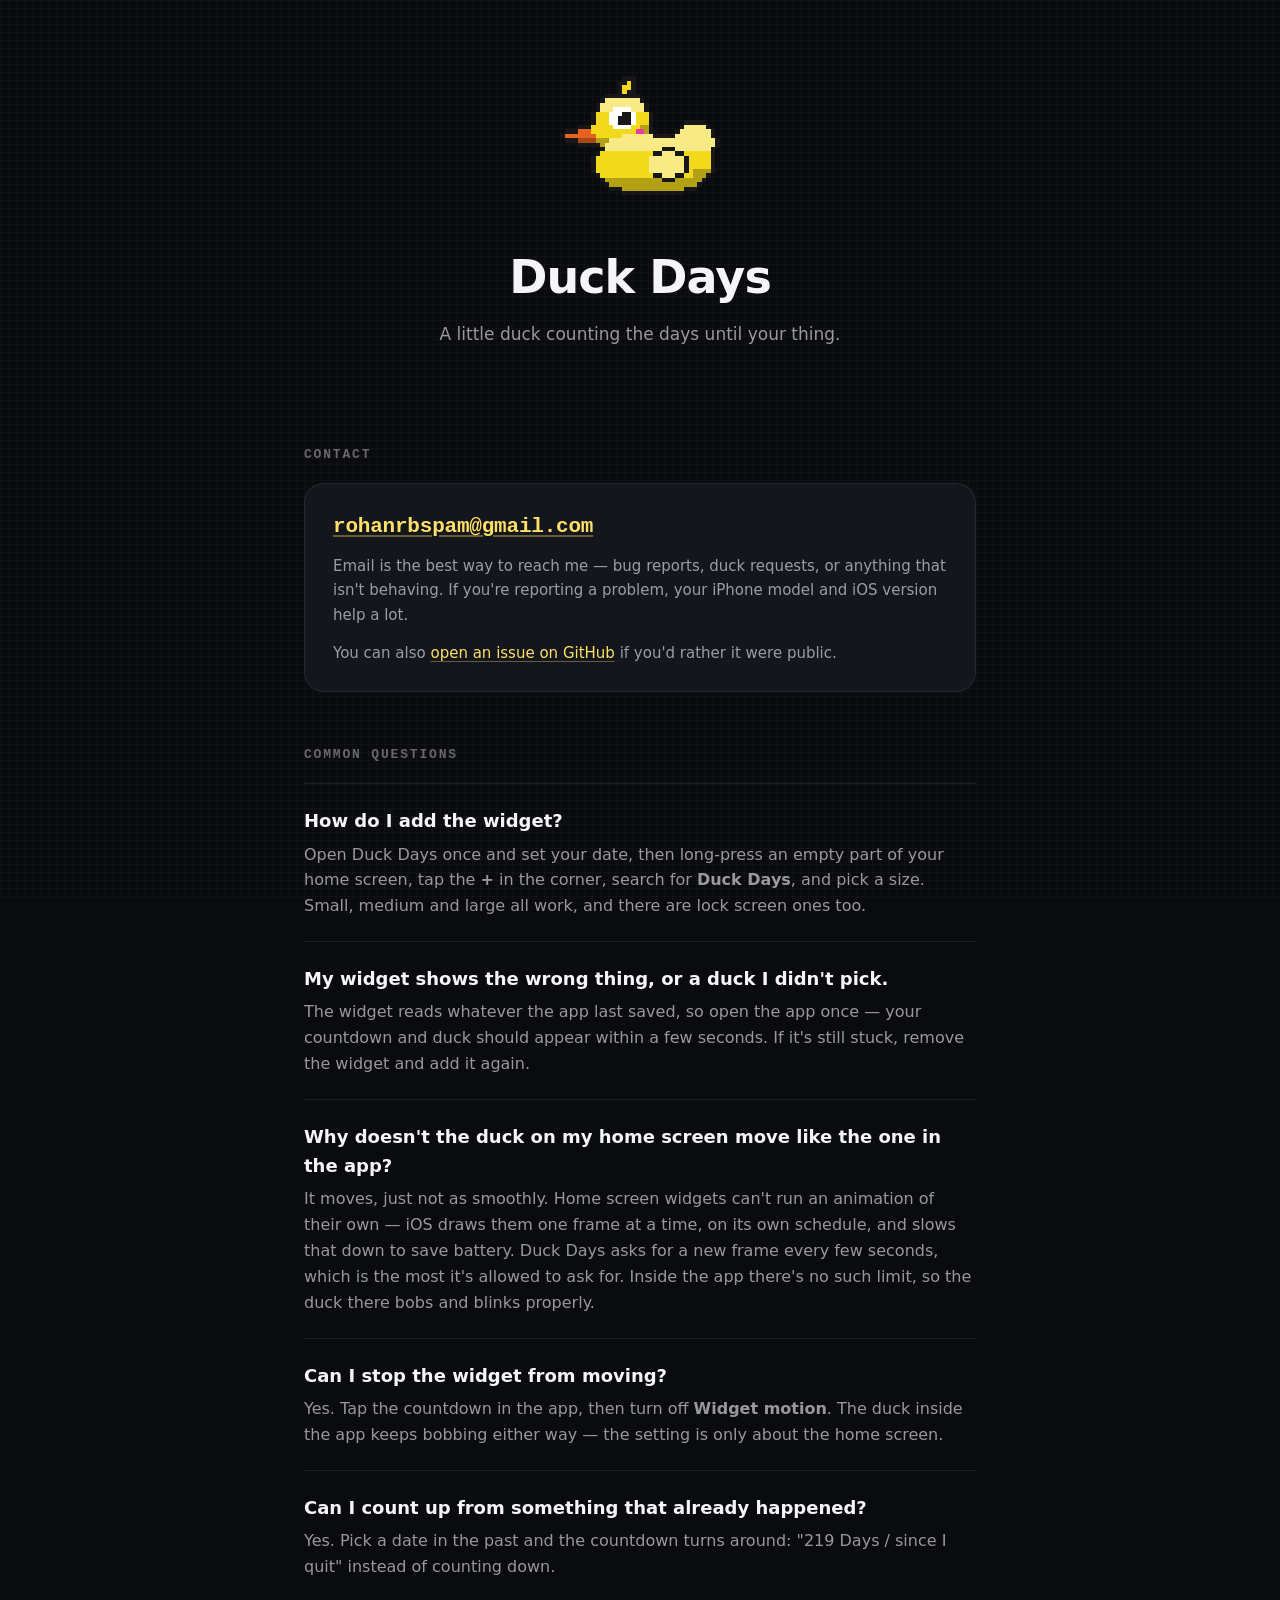
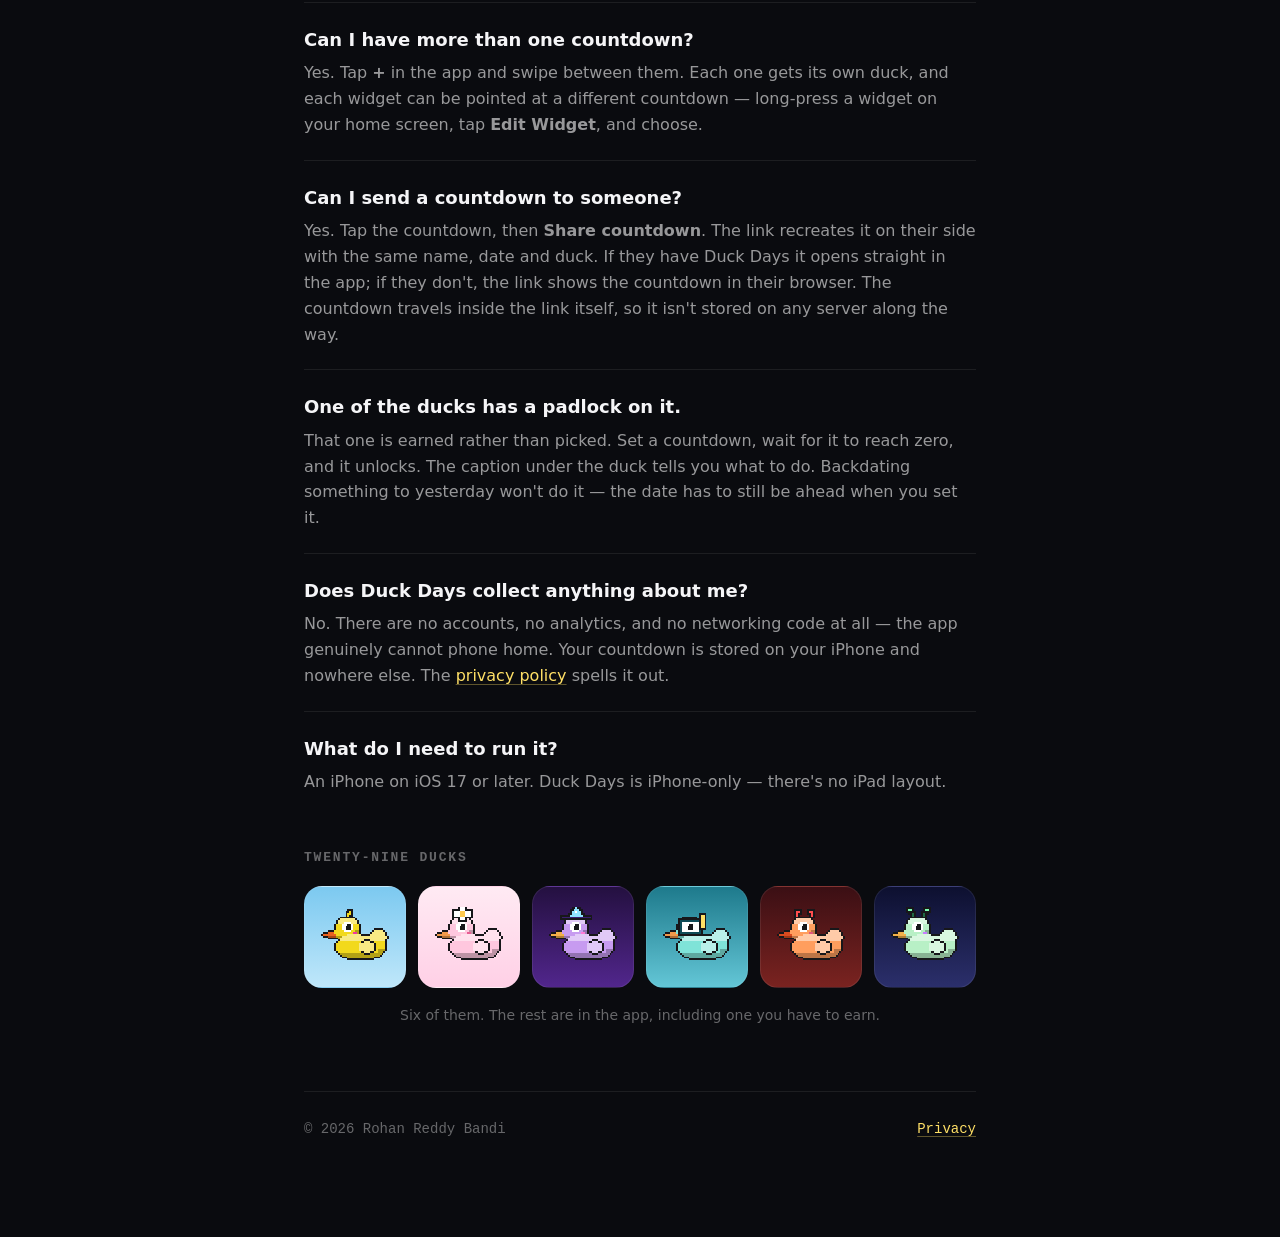
==== commit 448bd17a: "Split the site into its own public repo; drop the Source links GitHub Pages on a free account only s" ====
--- a/index.html
+++ b/index.html
@@ -135,7 +135,6 @@
   <span>© 2026 Rohan Reddy Bandi</span>
   <span class="spacer"></span>
   <a href="privacy.html">Privacy</a>
-  <a href="https://github.com/RohanReddyBandi/DuckDays">Source</a>
 </footer>
 
 </div>
